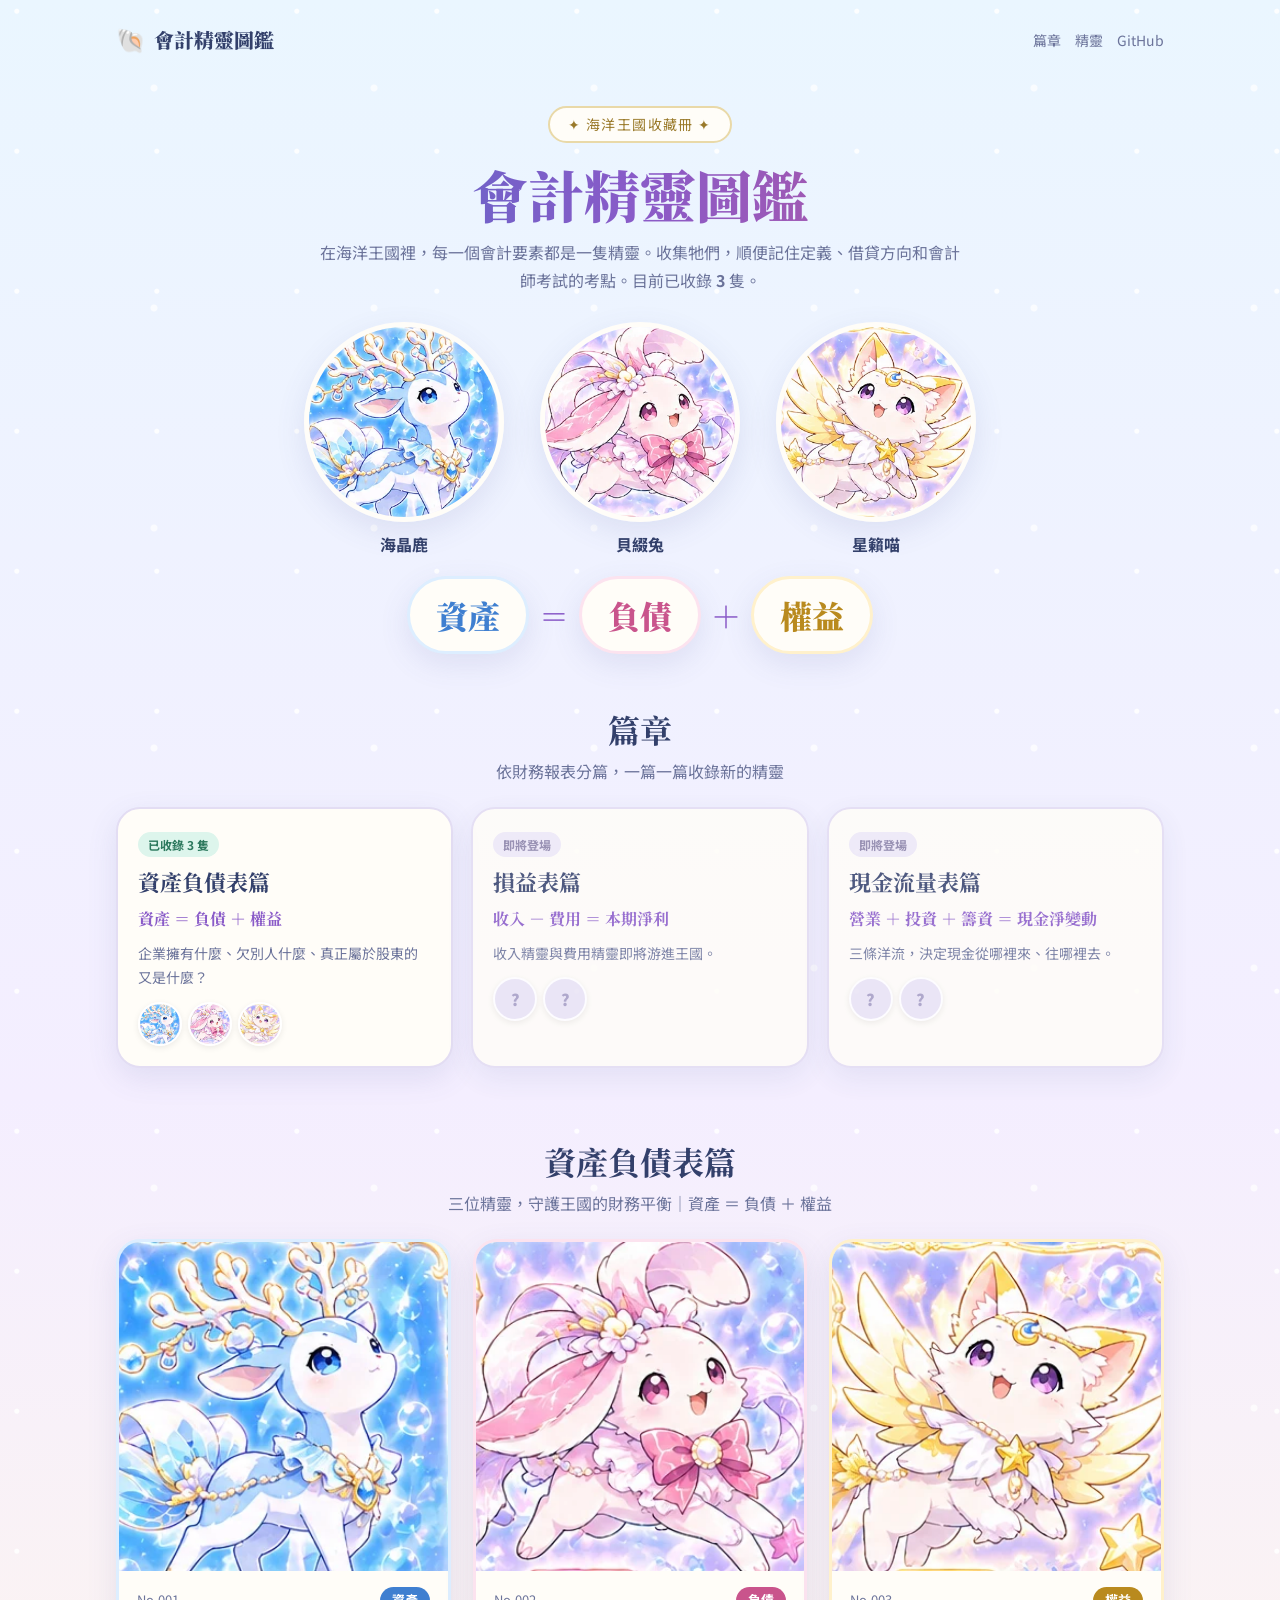
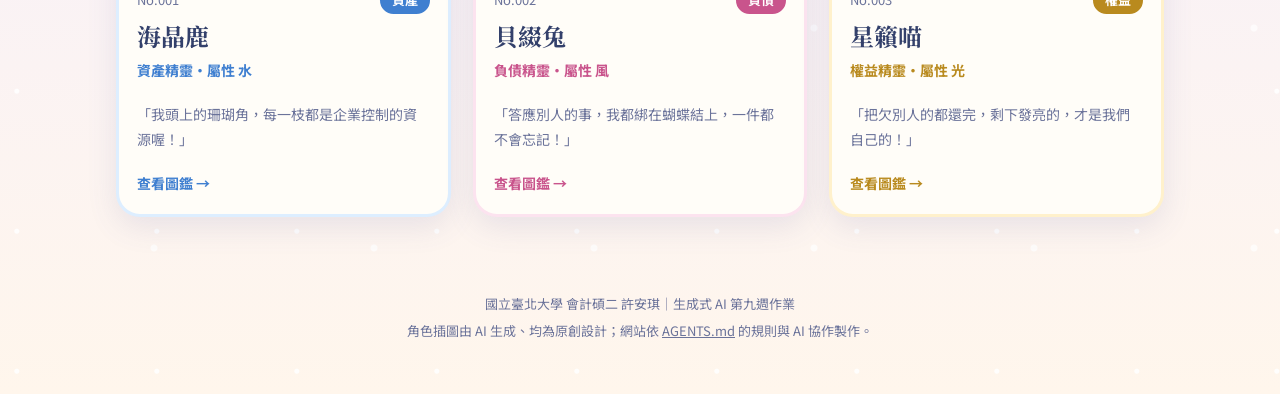
==== index.html @ c44b923a "建立會計精靈圖鑑：AGENTS.md 專案規則與資產負債表篇三隻精靈 Co-Authored-By: Claude Opus 5.5 <noreply@anthropic.com> Claude-Se" ====
<!doctype html>
<html lang="zh-Hant">
<head>
<meta charset="utf-8">
<meta name="viewport" content="width=device-width, initial-scale=1">
<title>會計精靈圖鑑</title>
<meta name="description" content="把會計要素變成海洋王國的精靈，一隻一隻收集，順便記住定義、借貸方向與會計師考點。">
<link rel="preconnect" href="https://fonts.googleapis.com">
<link href="https://fonts.googleapis.com/css2?family=Noto+Sans+TC:wght@400;700&family=Noto+Serif+TC:wght@700;900&display=swap" rel="stylesheet">
<link rel="stylesheet" href="assets/css/style.css">
</head>
<body>
<header class="site-head">
  <div class="wrap">
    <a class="brand" href="index.html"><span class="shell">🐚</span>會計精靈圖鑑</a>
    <nav class="nav"><a href="#chapters">篇章</a><a href="#balance-sheet">精靈</a><a href="https://github.com/sheu920302-code/accounting-spirits">GitHub</a></nav>
  </div>
</header>

<main class="wrap">
  <div class="hero">
    <span class="ribbon">✦ 海洋王國收藏冊 ✦</span>
    <h1>會計精靈圖鑑</h1>
    <p class="lead">在海洋王國裡，每一個會計要素都是一隻精靈。收集牠們，順便記住定義、借貸方向和會計師考試的考點。目前已收錄 <b id="count">0</b> 隻。</p>
    <div class="trio">
      <a href="spirit.html?id=sea-crystal-deer"><img src="assets/spirits/sea-crystal-deer/main.webp" alt="資產精靈海晶鹿"><span>海晶鹿</span></a>
      <a href="spirit.html?id=shell-bunny"><img src="assets/spirits/shell-bunny/main.webp" alt="負債精靈貝綴兔"><span>貝綴兔</span></a>
      <a href="spirit.html?id=star-chime-cat"><img src="assets/spirits/star-chime-cat/main.webp" alt="權益精靈星籟喵"><span>星籟喵</span></a>
    </div>
    <div class="equation" aria-label="資產等於負債加權益">
      <span class="pill asset">資產</span><span class="op">＝</span>
      <span class="pill liability">負債</span><span class="op">＋</span>
      <span class="pill equity">權益</span>
    </div>
  </div>

  <section id="chapters">
    <div class="sec-title"><h2>篇章</h2><p>依財務報表分篇，一篇一篇收錄新的精靈</p></div>
    <div class="chapters" id="chapter-list"></div>
  </section>

  <div id="chapter-sections"></div>
</main>

<footer>
  <p>國立臺北大學 會計碩二 許安琪｜生成式 AI 第九週作業</p>
  <p>角色插圖由 AI 生成、均為原創設計；網站依 <a href="https://github.com/sheu920302-code/accounting-spirits/blob/main/AGENTS.md">AGENTS.md</a> 的規則與 AI 協作製作。</p>
</footer>

<script src="data/chapters.js"></script>
<script src="data/spirits.js"></script>
<script src="assets/js/app.js"></script>
</body>
</html>
---- assets/css/style.css ----
/* 會計精靈圖鑑：全站樣式。色票數值見 AGENTS.md 第 8 節，不可改動。 */
:root{
  --ink:#33406B; --ink-soft:#6B739A;
  --sea-1:#EAF6FF; --sea-2:#F4EEFF; --pearl:#FFFDF8; --line:#E3DDF3;
  --asset:#3F7FD0; --asset-soft:#DDEEFF;
  --liability:#C9548C; --liability-soft:#FCE3EF;
  --equity:#B98A1E; --equity-soft:#FFF1CC;
  --revenue:#2E9A78; --revenue-soft:#DDF5EC;
  --expense:#D9733A; --expense-soft:#FFE7D8;
  --radius:24px; --shadow:0 10px 30px rgba(80,90,160,.12);
}
*{box-sizing:border-box}
html{scroll-behavior:smooth}
body{
  margin:0; color:var(--ink); font-family:"Noto Sans TC",sans-serif; line-height:1.75;
  background:
    radial-gradient(circle at 12% 8%, rgba(255,255,255,.9) 0 2px, transparent 3px) 0 0/140px 140px,
    radial-gradient(circle at 70% 40%, rgba(255,255,255,.7) 0 3px, transparent 4px) 0 0/220px 220px,
    linear-gradient(180deg,var(--sea-1) 0%,var(--sea-2) 55%,#FFF6EC 100%);
  min-height:100vh;
}
img{max-width:100%;display:block}
a{color:inherit}
.wrap{max-width:1080px;margin:0 auto;padding:0 16px}
h1,h2,h3{font-family:"Noto Serif TC",serif;line-height:1.35;margin:0}

/* header */
.site-head{padding:18px 0}
.site-head .wrap{display:flex;align-items:center;justify-content:space-between;gap:12px}
.brand{font-family:"Noto Serif TC",serif;font-weight:900;font-size:20px;text-decoration:none;display:flex;align-items:center;gap:8px}
.brand .shell{font-size:24px}
.nav a{font-size:14px;color:var(--ink-soft);text-decoration:none;margin-left:14px}
.nav a:hover{color:var(--ink)}

/* hero */
.hero{text-align:center;padding:28px 0 12px}
.hero .ribbon{display:inline-block;background:var(--pearl);border:2px solid #E9D9A8;border-radius:999px;padding:4px 18px;font-size:14px;color:#9A7A2A;letter-spacing:.1em}
.hero h1{font-size:clamp(34px,6vw,56px);font-weight:900;margin:14px 0 6px;
  background:linear-gradient(90deg,#3F6FC8,#8A5BC8,#C9548C);-webkit-background-clip:text;background-clip:text;color:transparent}
.hero p.lead{max-width:640px;margin:0 auto;color:var(--ink-soft)}
.trio{display:flex;justify-content:center;align-items:flex-end;gap:clamp(8px,3vw,36px);margin:28px 0 8px;flex-wrap:wrap}
.trio a{text-decoration:none;text-align:center;width:clamp(120px,24vw,200px);transition:transform .25s}
.trio a:hover{transform:translateY(-6px)}
.trio img{border-radius:50%;aspect-ratio:1;object-fit:cover;border:5px solid var(--pearl);box-shadow:var(--shadow)}
.trio span{display:block;margin-top:8px;font-weight:700}
.equation{display:flex;justify-content:center;align-items:center;gap:10px;flex-wrap:wrap;margin:18px 0 6px;font-family:"Noto Serif TC",serif}
.pill{padding:8px 26px;border-radius:999px;font-size:clamp(22px,4vw,32px);font-weight:900;background:var(--pearl);border:3px solid;box-shadow:var(--shadow)}
.pill.asset{color:var(--asset);border-color:var(--asset-soft)}
.pill.liability{color:var(--liability);border-color:var(--liability-soft)}
.pill.equity{color:var(--equity);border-color:var(--equity-soft)}
.op{font-size:30px;font-weight:900;color:#8A5BC8}

/* sections */
section{padding:36px 0}
.sec-title{text-align:center;margin-bottom:22px}
.sec-title h2{font-size:clamp(24px,4vw,32px)}
.sec-title p{margin:6px 0 0;color:var(--ink-soft)}

/* chapters */
.chapters{display:grid;grid-template-columns:repeat(auto-fit,minmax(240px,1fr));gap:18px}
.chapter{background:var(--pearl);border-radius:var(--radius);padding:20px;box-shadow:var(--shadow);border:2px solid var(--line);text-decoration:none;display:block;position:relative;overflow:hidden}
.chapter .tag{font-size:12px;font-weight:700;border-radius:999px;padding:2px 10px;display:inline-block}
.chapter .tag.on{background:#DDF5EC;color:#2E7A5F}
.chapter .tag.off{background:#EEE9F7;color:#8A82A8}
.chapter h3{font-size:22px;margin:10px 0 2px}
.chapter .formula{font-family:"Noto Serif TC",serif;font-weight:700;color:#8A5BC8;margin:8px 0}
.chapter p{margin:0;color:var(--ink-soft);font-size:14px}
.chapter .thumbs{display:flex;gap:6px;margin-top:12px}
.chapter .thumbs img,.chapter .thumbs .q{width:44px;height:44px;border-radius:50%;object-fit:cover;border:2px solid #fff;box-shadow:0 2px 6px rgba(0,0,0,.08)}
.chapter .thumbs .q{display:grid;place-items:center;background:#E9E4F5;color:#A49CC4;font-weight:900}
.chapter.coming{opacity:.85}

/* spirit cards */
.grid{display:grid;grid-template-columns:repeat(auto-fit,minmax(260px,1fr));gap:22px}
.card{--c:var(--asset);--cs:var(--asset-soft);background:var(--pearl);border-radius:var(--radius);overflow:hidden;box-shadow:var(--shadow);border:3px solid var(--cs);text-decoration:none;display:flex;flex-direction:column;transition:transform .25s}
.card:hover{transform:translateY(-6px)}
.card .art{background:var(--cs);aspect-ratio:1/1;overflow:hidden}
.card .art img{width:100%;height:100%;object-fit:cover}
.card .body{padding:16px 18px 18px;display:flex;flex-direction:column;gap:6px;flex:1}
.card .meta{display:flex;justify-content:space-between;align-items:center;font-size:13px;color:var(--ink-soft)}
.badge{background:var(--c);color:#fff;border-radius:999px;padding:2px 12px;font-size:13px;font-weight:700}
.card h3{font-size:24px}
.card .title{color:var(--c);font-weight:700;font-size:14px}
.card .say{font-size:14px;color:var(--ink-soft);flex:1}
.card .go{color:var(--c);font-weight:700;font-size:14px}
.el-asset{--c:var(--asset);--cs:var(--asset-soft)}
.el-liability{--c:var(--liability);--cs:var(--liability-soft)}
.el-equity{--c:var(--equity);--cs:var(--equity-soft)}
.el-revenue{--c:var(--revenue);--cs:var(--revenue-soft)}
.el-expense{--c:var(--expense);--cs:var(--expense-soft)}

/* detail page */
.back{display:inline-block;margin:6px 0 14px;color:var(--ink-soft);text-decoration:none;font-size:14px}
.profile{display:grid;grid-template-columns:minmax(0,5fr) minmax(0,6fr);gap:26px;background:var(--pearl);border-radius:32px;padding:22px;box-shadow:var(--shadow);border:3px solid var(--cs)}
.profile .art{border-radius:24px;overflow:hidden;background:var(--cs)}
.profile .art img{width:100%;aspect-ratio:1;object-fit:cover}
.profile .no{color:var(--ink-soft);font-weight:700}
.profile h1{font-size:clamp(32px,5vw,44px);margin:2px 0}
.profile .title{color:var(--c);font-weight:700;font-size:18px}
.chips{display:flex;flex-wrap:wrap;gap:8px;margin:12px 0}
.chip{background:var(--cs);color:var(--ink);border-radius:999px;padding:3px 12px;font-size:14px}
.chip b{color:var(--c)}
.quote{border:2px dashed var(--cs);border-radius:18px;padding:10px 14px;margin:10px 0;font-size:15px}
.panel{background:var(--pearl);border-radius:24px;padding:20px 22px;box-shadow:var(--shadow);border:2px solid var(--line)}
.panel h2{font-size:22px;margin-bottom:10px;display:flex;align-items:center;gap:8px}
.panel h2::before{content:"";width:10px;height:22px;border-radius:6px;background:var(--c)}
.panels{display:grid;grid-template-columns:repeat(2,minmax(0,1fr));gap:18px;margin-top:18px}
.panels .wide{grid-column:1/-1}
.dc{display:grid;grid-template-columns:repeat(3,1fr);gap:10px;text-align:center}
.dc div{background:var(--cs);border-radius:16px;padding:10px 6px}
.dc small{display:block;color:var(--ink-soft);font-size:12px}
.dc strong{font-size:20px;color:var(--c);font-family:"Noto Serif TC",serif}
.acc h3{font-size:16px;margin:8px 0 4px;color:var(--c);font-family:"Noto Sans TC",sans-serif}
.acc ul{margin:0;padding-left:20px}
.tip{background:var(--cs);border-radius:16px;padding:12px 14px}
.quiz .q{font-weight:700;margin-bottom:10px}
.opts{display:grid;gap:8px}
.opts button{font:inherit;text-align:left;padding:10px 14px;border-radius:14px;border:2px solid var(--line);background:#fff;color:var(--ink);cursor:pointer}
.opts button:hover:not(:disabled){border-color:var(--c)}
.opts button.right{background:#DDF5EC;border-color:#2E9A78}
.opts button.wrong{background:#FCE3E3;border-color:#D25555}
.opts button:disabled{cursor:default}
.explain{margin-top:12px;padding:12px 14px;border-radius:14px;background:var(--cs);display:none}
.explain.show{display:block}
.faces{display:grid;grid-template-columns:repeat(3,1fr);gap:14px;max-width:640px;margin:0 auto}
.faces figure{margin:0;text-align:center}
.faces img{border-radius:18px;background:var(--cs);aspect-ratio:1;object-fit:cover;width:100%}
.faces figcaption{margin-top:6px;font-weight:700}
.pager{display:flex;justify-content:space-between;gap:12px;margin-top:22px}
.pager a{background:var(--pearl);border-radius:999px;padding:8px 18px;text-decoration:none;box-shadow:var(--shadow);font-size:14px}

footer{text-align:center;color:var(--ink-soft);font-size:13px;padding:36px 16px 48px}
footer p{margin:4px 0}

@media (max-width:720px){
  .profile{grid-template-columns:1fr;padding:16px}
  .panels{grid-template-columns:1fr}
  .nav a{margin-left:10px}
}
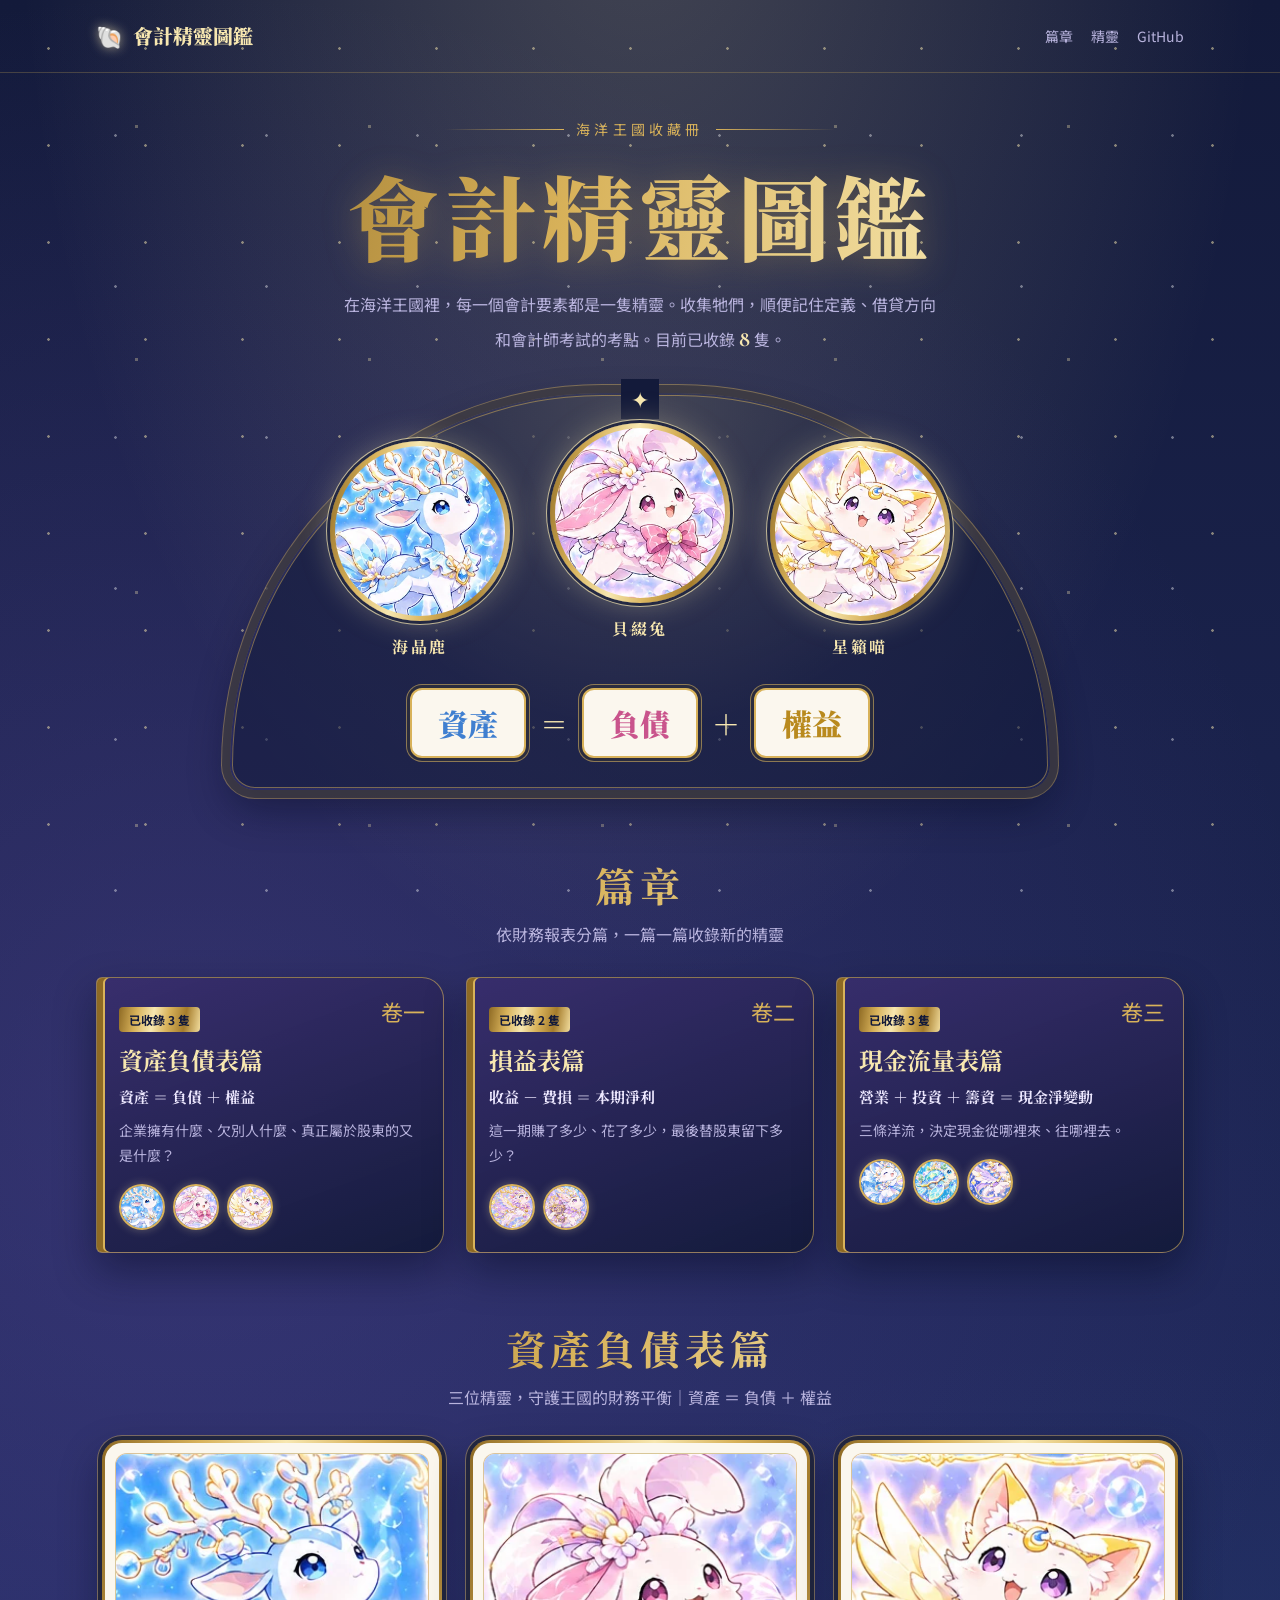
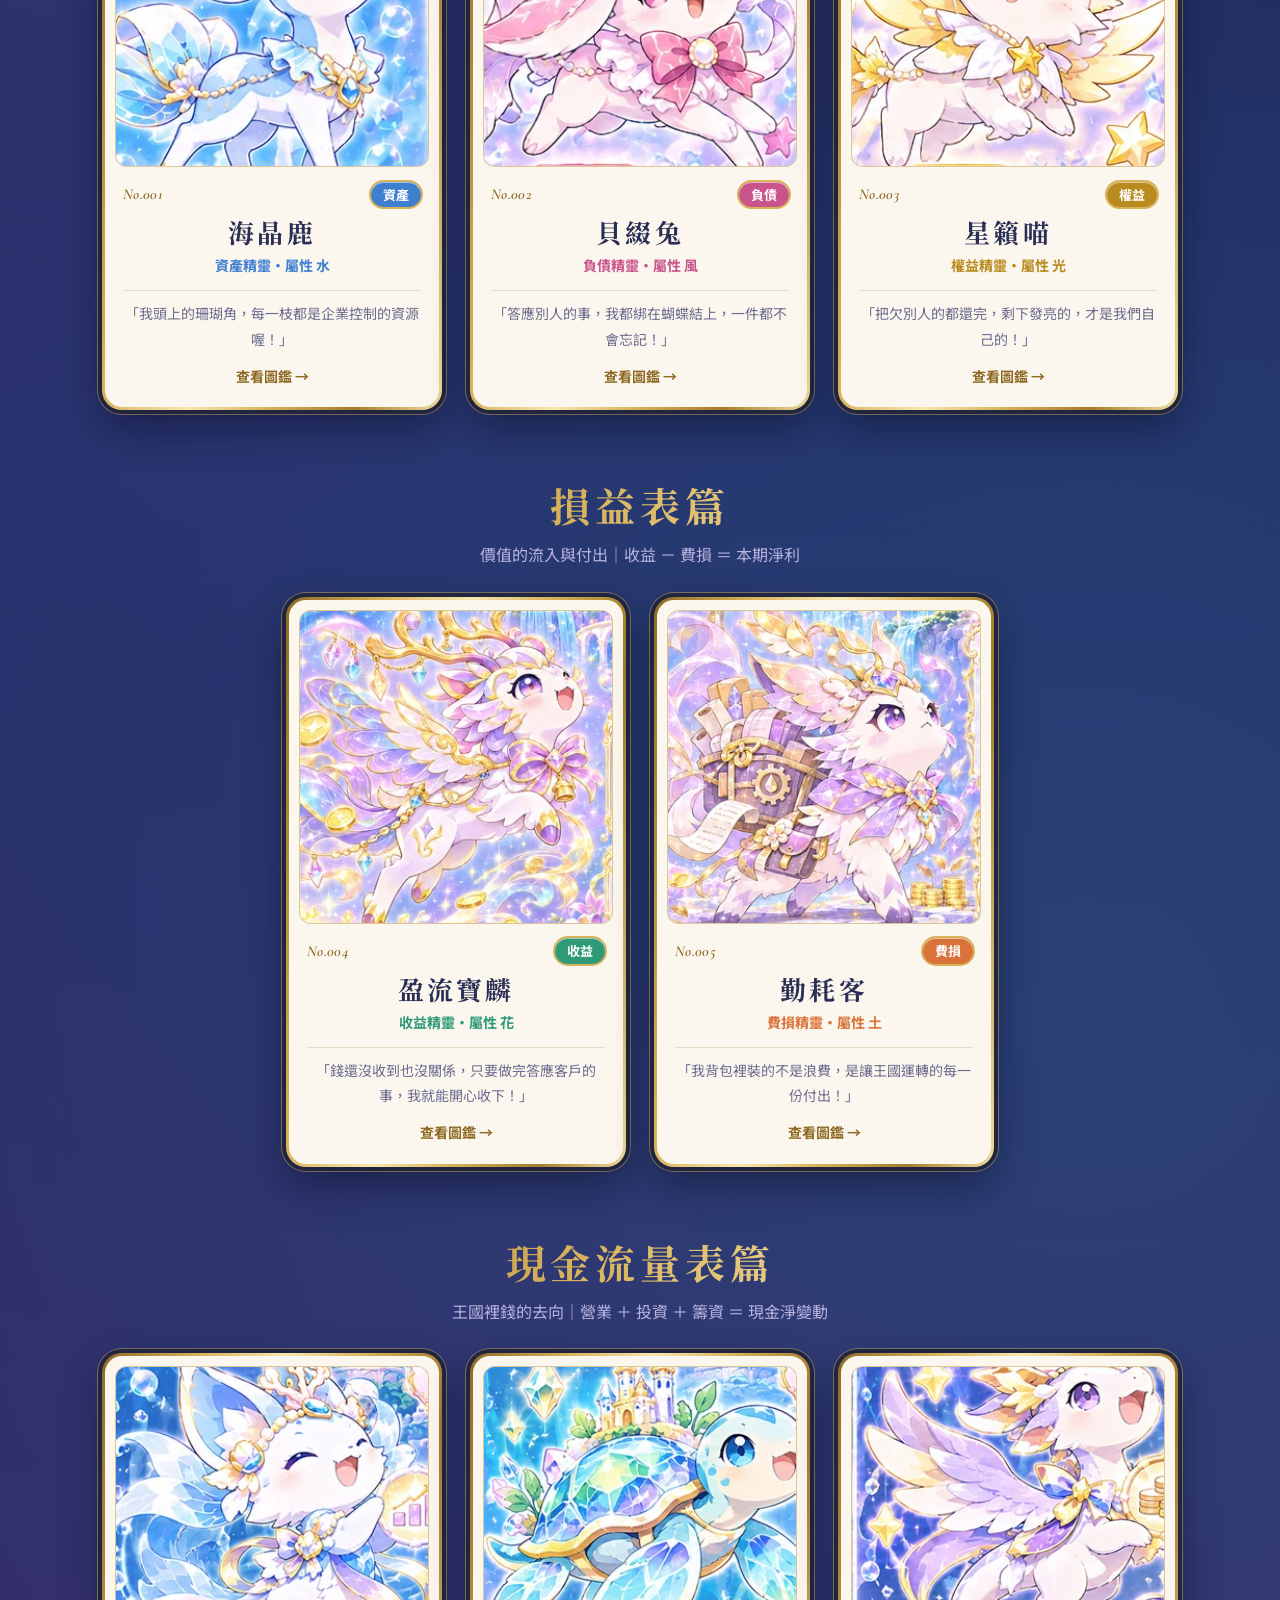
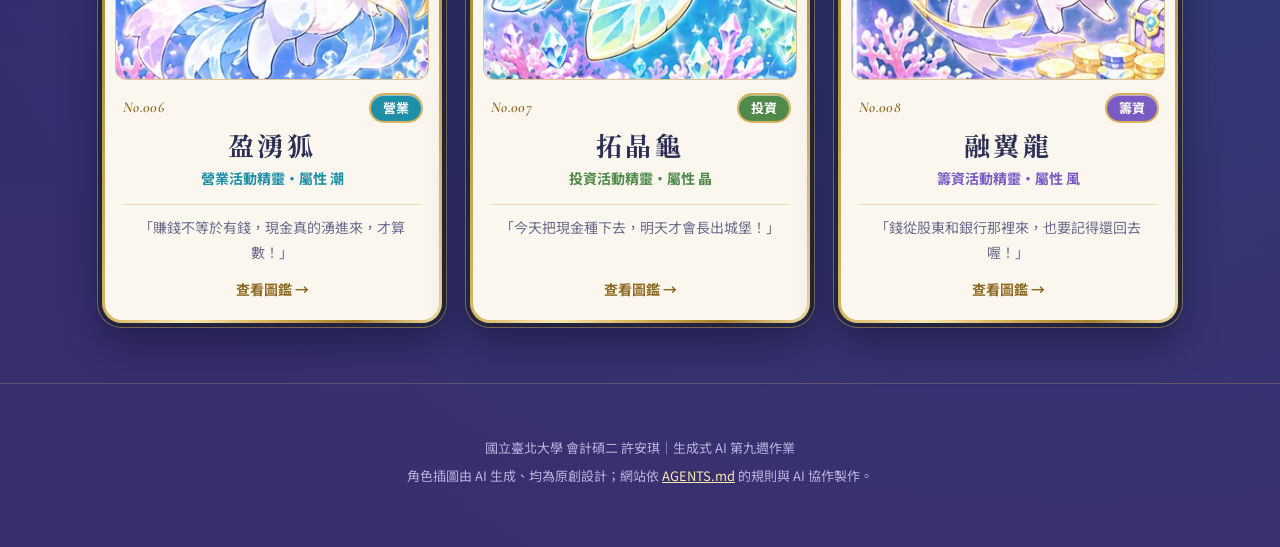
==== commit 4f3bef50: "網站改為「深海宮殿」華麗風格 — 待使用者確認 - 深海藍寶石底、鎏金框、珍珠羊皮紙面板（四角金飾） - 首頁：金箔標題、拱形宮殿窗與金框圓章、典籍式篇章卡（卷一～卷三） - 精靈卡片改為鍍金收藏卡，" ====
--- a/index.html
+++ b/index.html
@@ -6,7 +6,7 @@
 <title>會計精靈圖鑑</title>
 <meta name="description" content="把會計要素變成海洋王國的精靈，一隻一隻收集，順便記住定義、借貸方向與會計師考點。">
 <link rel="preconnect" href="https://fonts.googleapis.com">
-<link href="https://fonts.googleapis.com/css2?family=Noto+Sans+TC:wght@400;700&family=Noto+Serif+TC:wght@700;900&display=swap" rel="stylesheet">
+<link href="https://fonts.googleapis.com/css2?family=Cormorant+Garamond:ital,wght@1,600&family=Noto+Sans+TC:wght@400;700&family=Noto+Serif+TC:wght@700;900&display=swap" rel="stylesheet">
 <link rel="stylesheet" href="assets/css/style.css">
 </head>
 <body>
@@ -19,23 +19,25 @@
 
 <main class="wrap">
   <div class="hero">
-    <span class="ribbon">✦ 海洋王國收藏冊 ✦</span>
-    <h1>會計精靈圖鑑</h1>
+    <div class="ribbon flourish">海洋王國收藏冊</div>
+    <h1 class="foil">會計精靈圖鑑</h1>
     <p class="lead">在海洋王國裡，每一個會計要素都是一隻精靈。收集牠們，順便記住定義、借貸方向和會計師考試的考點。目前已收錄 <b id="count">0</b> 隻。</p>
-    <div class="trio">
-      <a href="spirit.html?id=sea-crystal-deer"><img src="assets/spirits/sea-crystal-deer/main.webp" alt="資產精靈海晶鹿"><span>海晶鹿</span></a>
-      <a href="spirit.html?id=shell-bunny"><img src="assets/spirits/shell-bunny/main.webp" alt="負債精靈貝綴兔"><span>貝綴兔</span></a>
-      <a href="spirit.html?id=star-chime-cat"><img src="assets/spirits/star-chime-cat/main.webp" alt="權益精靈星籟喵"><span>星籟喵</span></a>
-    </div>
-    <div class="equation" aria-label="資產等於負債加權益">
-      <span class="pill asset">資產</span><span class="op">＝</span>
-      <span class="pill liability">負債</span><span class="op">＋</span>
-      <span class="pill equity">權益</span>
+    <div class="arch">
+      <div class="trio">
+        <a href="spirit.html?id=sea-crystal-deer"><div class="medal"><img src="assets/spirits/sea-crystal-deer/main.webp" alt="資產精靈海晶鹿"></div><span>海晶鹿</span></a>
+        <a href="spirit.html?id=shell-bunny"><div class="medal"><img src="assets/spirits/shell-bunny/main.webp" alt="負債精靈貝綴兔"></div><span>貝綴兔</span></a>
+        <a href="spirit.html?id=star-chime-cat"><div class="medal"><img src="assets/spirits/star-chime-cat/main.webp" alt="權益精靈星籟喵"></div><span>星籟喵</span></a>
+      </div>
+      <div class="equation" aria-label="資產等於負債加權益">
+        <span class="pill asset">資產</span><span class="op">＝</span>
+        <span class="pill liability">負債</span><span class="op">＋</span>
+        <span class="pill equity">權益</span>
+      </div>
     </div>
   </div>
 
   <section id="chapters">
-    <div class="sec-title"><h2>篇章</h2><p>依財務報表分篇，一篇一篇收錄新的精靈</p></div>
+    <div class="sec-title"><h2 class="foil">篇章</h2><p>依財務報表分篇，一篇一篇收錄新的精靈</p></div>
     <div class="chapters" id="chapter-list"></div>
   </section>
 
--- a/assets/css/style.css
+++ b/assets/css/style.css
@@ -1,139 +1,220 @@
-/* 會計精靈圖鑑：全站樣式。色票數值見 AGENTS.md 第 8 節，不可改動。 */
+/* 會計精靈圖鑑：全站樣式（華麗版：深海藍寶石＋鎏金＋珍珠）。色票數值見 AGENTS.md 第 8 節，不可改動。 */
 :root{
-  --ink:#33406B; --ink-soft:#6B739A;
-  --sea-1:#EAF6FF; --sea-2:#F4EEFF; --pearl:#FFFDF8; --line:#E3DDF3;
+  /* 舞台色 */
+  --abyss:#131A3A; --abyss-2:#26306B; --abyss-3:#3A2E6E;
+  --gold:#D8B25A; --gold-hi:#F7E7B0; --gold-lo:#8E6A24;
+  --pearl:#FBF7EE; --pearl-2:#F3ECDD;
+  --moon:#EDE8FF; --moon-soft:#B9B4DE;
+  --ink:#2B2F55; --ink-soft:#6A6B8E; --line:#E6DCC4;
+  --gold-foil:linear-gradient(100deg,#8E6A24 0%,#D8B25A 22%,#F7E7B0 42%,#D8B25A 60%,#A57C2C 80%,#F1DC9C 100%);
+  --nacre:linear-gradient(135deg,#F9E4EF 0%,#E3DDFB 45%,#D8F1F4 100%);
+  /* 類型色（不可改動數值） */
   --asset:#3F7FD0; --asset-soft:#DDEEFF;
   --liability:#C9548C; --liability-soft:#FCE3EF;
   --equity:#B98A1E; --equity-soft:#FFF1CC;
   --revenue:#2E9A78; --revenue-soft:#DDF5EC;
   --expense:#D9733A; --expense-soft:#FFE7D8;
-  --radius:24px; --shadow:0 10px 30px rgba(80,90,160,.12);
+  --operating:#1F8FA8; --operating-soft:#DAF2F7;
+  --investing:#4F8A4B; --investing-soft:#E3F2DF;
+  --financing:#7A5BC4; --financing-soft:#EEE7FA;
+  --shadow:0 18px 40px rgba(5,8,30,.45);
 }
 *{box-sizing:border-box}
-html{scroll-behavior:smooth}
+html{scroll-behavior:smooth;background:var(--abyss)}
 body{
-  margin:0; color:var(--ink); font-family:"Noto Sans TC",sans-serif; line-height:1.75;
+  margin:0; color:var(--moon); font-family:"Noto Sans TC",sans-serif; line-height:1.8;
   background:
-    radial-gradient(circle at 12% 8%, rgba(255,255,255,.9) 0 2px, transparent 3px) 0 0/140px 140px,
-    radial-gradient(circle at 70% 40%, rgba(255,255,255,.7) 0 3px, transparent 4px) 0 0/220px 220px,
-    linear-gradient(180deg,var(--sea-1) 0%,var(--sea-2) 55%,#FFF6EC 100%);
+    radial-gradient(ellipse 70% 45% at 50% -5%, rgba(247,231,176,.22), transparent 70%),
+    radial-gradient(circle at 15% 30%, rgba(122,91,196,.25), transparent 40%),
+    radial-gradient(circle at 85% 70%, rgba(31,143,168,.18), transparent 45%),
+    linear-gradient(180deg,var(--abyss) 0%,var(--abyss-2) 55%,var(--abyss-3) 100%);
   min-height:100vh;
 }
+body::before{ /* 浮游的金色微塵 */
+  content:""; position:fixed; inset:0; pointer-events:none; z-index:0; opacity:.55;
+  background:
+    radial-gradient(circle,rgba(247,231,176,.9) 0 1px,transparent 1.6px) 0 0/97px 97px,
+    radial-gradient(circle,rgba(255,255,255,.7) 0 1px,transparent 1.6px) 40px 60px/151px 151px,
+    radial-gradient(circle,rgba(247,231,176,.6) 0 1.5px,transparent 2px) 20px 10px/233px 233px;
+}
+header,main,footer{position:relative;z-index:1}
 img{max-width:100%;display:block}
 a{color:inherit}
-.wrap{max-width:1080px;margin:0 auto;padding:0 16px}
+:focus-visible{outline:3px solid var(--gold-hi);outline-offset:3px;border-radius:6px}
+.wrap{max-width:1120px;margin:0 auto;padding:0 16px}
 h1,h2,h3{font-family:"Noto Serif TC",serif;line-height:1.35;margin:0}
+.num{font-family:"Cormorant Garamond",serif;font-style:italic;font-weight:600;letter-spacing:.02em}
+.foil{background:var(--gold-foil);background-size:200% 100%;-webkit-background-clip:text;background-clip:text;color:transparent}
+
+/* 金色飾線 */
+.flourish{display:flex;align-items:center;justify-content:center;gap:12px;color:var(--gold)}
+.flourish::before,.flourish::after{content:"";height:1px;width:clamp(40px,12vw,120px);background:linear-gradient(90deg,transparent,var(--gold))}
+.flourish::after{transform:scaleX(-1)}
 
 /* header */
-.site-head{padding:18px 0}
+.site-head{padding:16px 0;border-bottom:1px solid rgba(216,178,90,.25)}
 .site-head .wrap{display:flex;align-items:center;justify-content:space-between;gap:12px}
-.brand{font-family:"Noto Serif TC",serif;font-weight:900;font-size:20px;text-decoration:none;display:flex;align-items:center;gap:8px}
-.brand .shell{font-size:24px}
-.nav a{font-size:14px;color:var(--ink-soft);text-decoration:none;margin-left:14px}
-.nav a:hover{color:var(--ink)}
+.brand{font-family:"Noto Serif TC",serif;font-weight:900;font-size:20px;text-decoration:none;display:flex;align-items:center;gap:10px;color:var(--gold-hi)}
+.brand .shell{font-size:22px;filter:drop-shadow(0 0 6px rgba(247,231,176,.6))}
+.nav a{font-size:14px;color:var(--moon-soft);text-decoration:none;margin-left:18px}
+.nav a:hover{color:var(--gold-hi)}
 
 /* hero */
-.hero{text-align:center;padding:28px 0 12px}
-.hero .ribbon{display:inline-block;background:var(--pearl);border:2px solid #E9D9A8;border-radius:999px;padding:4px 18px;font-size:14px;color:#9A7A2A;letter-spacing:.1em}
-.hero h1{font-size:clamp(34px,6vw,56px);font-weight:900;margin:14px 0 6px;
-  background:linear-gradient(90deg,#3F6FC8,#8A5BC8,#C9548C);-webkit-background-clip:text;background-clip:text;color:transparent}
-.hero p.lead{max-width:640px;margin:0 auto;color:var(--ink-soft)}
-.trio{display:flex;justify-content:center;align-items:flex-end;gap:clamp(8px,3vw,36px);margin:28px 0 8px;flex-wrap:wrap}
-.trio a{text-decoration:none;text-align:center;width:clamp(120px,24vw,200px);transition:transform .25s}
-.trio a:hover{transform:translateY(-6px)}
-.trio img{border-radius:50%;aspect-ratio:1;object-fit:cover;border:5px solid var(--pearl);box-shadow:var(--shadow)}
-.trio span{display:block;margin-top:8px;font-weight:700}
-.equation{display:flex;justify-content:center;align-items:center;gap:10px;flex-wrap:wrap;margin:18px 0 6px;font-family:"Noto Serif TC",serif}
-.pill{padding:8px 26px;border-radius:999px;font-size:clamp(22px,4vw,32px);font-weight:900;background:var(--pearl);border:3px solid;box-shadow:var(--shadow)}
-.pill.asset{color:var(--asset);border-color:var(--asset-soft)}
-.pill.liability{color:var(--liability);border-color:var(--liability-soft)}
-.pill.equity{color:var(--equity);border-color:var(--equity-soft)}
-.op{font-size:30px;font-weight:900;color:#8A5BC8}
+.hero{text-align:center;padding:44px 0 20px}
+.hero .ribbon{font-size:14px;color:var(--gold);letter-spacing:.3em}
+.hero h1{font-size:clamp(44px,9vw,92px);font-weight:900;margin:10px 0 4px;letter-spacing:.06em;
+  filter:drop-shadow(0 4px 18px rgba(216,178,90,.35));animation:foil 2.4s ease-out 1}
+@keyframes foil{from{background-position:100% 0}to{background-position:0 0}}
+.hero p.lead{max-width:600px;margin:14px auto 0;color:var(--moon-soft)}
+.hero p.lead b{color:var(--gold-hi);font-family:"Cormorant Garamond",serif;font-size:1.4em}
+
+/* 拱形宮殿窗 */
+.arch{position:relative;max-width:820px;margin:34px auto 0;padding:46px clamp(14px,4vw,48px) 30px;
+  border-radius:420px 420px 28px 28px;
+  background:radial-gradient(ellipse at 50% 0%,rgba(247,231,176,.16),transparent 60%),rgba(19,26,58,.55);
+  border:2px solid transparent;
+  background-clip:padding-box;
+  box-shadow:0 0 0 1px rgba(216,178,90,.5) inset,0 0 0 8px rgba(19,26,58,.6),0 0 0 9px rgba(216,178,90,.45),var(--shadow)}
+.arch::before{content:"✦";position:absolute;top:-16px;left:50%;transform:translateX(-50%);color:var(--gold-hi);font-size:22px;background:var(--abyss);padding:0 10px}
+.trio{display:flex;justify-content:center;align-items:flex-end;gap:clamp(10px,4vw,40px);flex-wrap:wrap}
+.trio a{text-decoration:none;text-align:center;width:clamp(96px,22vw,180px)}
+.trio a:nth-child(2){transform:translateY(-18px)}
+.medal{border-radius:50%;padding:5px;background:var(--gold-foil);box-shadow:0 0 0 3px rgba(19,26,58,.9),0 0 0 4px rgba(247,231,176,.7),0 0 30px rgba(247,231,176,.35)}
+.medal img{border-radius:50%;aspect-ratio:1;object-fit:cover;width:100%}
+.trio span{display:block;margin-top:12px;font-family:"Noto Serif TC",serif;font-weight:700;color:var(--gold-hi);letter-spacing:.15em}
+.equation{display:flex;justify-content:center;align-items:center;gap:clamp(6px,2vw,14px);flex-wrap:wrap;margin:26px 0 0;font-family:"Noto Serif TC",serif}
+.pill{padding:6px clamp(14px,3vw,26px);border-radius:12px;font-size:clamp(20px,4vw,30px);font-weight:900;background:var(--pearl);
+  border:2px solid var(--gold);box-shadow:0 0 0 3px rgba(19,26,58,.8),0 0 0 4px rgba(216,178,90,.6)}
+.pill.asset{color:var(--asset)}
+.pill.liability{color:var(--liability)}
+.pill.equity{color:var(--equity)}
+.op{font-size:28px;font-weight:900;color:var(--gold-hi)}
 
 /* sections */
-section{padding:36px 0}
-.sec-title{text-align:center;margin-bottom:22px}
-.sec-title h2{font-size:clamp(24px,4vw,32px)}
-.sec-title p{margin:6px 0 0;color:var(--ink-soft)}
-
-/* chapters */
-.chapters{display:grid;grid-template-columns:repeat(auto-fit,minmax(240px,1fr));gap:18px}
-.chapter{background:var(--pearl);border-radius:var(--radius);padding:20px;box-shadow:var(--shadow);border:2px solid var(--line);text-decoration:none;display:block;position:relative;overflow:hidden}
-.chapter .tag{font-size:12px;font-weight:700;border-radius:999px;padding:2px 10px;display:inline-block}
-.chapter .tag.on{background:#DDF5EC;color:#2E7A5F}
-.chapter .tag.off{background:#EEE9F7;color:#8A82A8}
-.chapter h3{font-size:22px;margin:10px 0 2px}
-.chapter .formula{font-family:"Noto Serif TC",serif;font-weight:700;color:#8A5BC8;margin:8px 0}
-.chapter p{margin:0;color:var(--ink-soft);font-size:14px}
-.chapter .thumbs{display:flex;gap:6px;margin-top:12px}
-.chapter .thumbs img,.chapter .thumbs .q{width:44px;height:44px;border-radius:50%;object-fit:cover;border:2px solid #fff;box-shadow:0 2px 6px rgba(0,0,0,.08)}
-.chapter .thumbs .q{display:grid;place-items:center;background:#E9E4F5;color:#A49CC4;font-weight:900}
-.chapter.coming{opacity:.85}
-
-/* spirit cards */
-.grid{display:grid;grid-template-columns:repeat(auto-fit,minmax(260px,1fr));gap:22px}
-.card{--c:var(--asset);--cs:var(--asset-soft);background:var(--pearl);border-radius:var(--radius);overflow:hidden;box-shadow:var(--shadow);border:3px solid var(--cs);text-decoration:none;display:flex;flex-direction:column;transition:transform .25s}
-.card:hover{transform:translateY(-6px)}
-.card .art{background:var(--cs);aspect-ratio:1/1;overflow:hidden}
+section{padding:48px 0 20px}
+.sec-title{text-align:center;margin-bottom:28px}
+.sec-title h2{font-size:clamp(28px,4.5vw,40px);letter-spacing:.12em}
+.sec-title p{margin:8px 0 0;color:var(--moon-soft)}
+
+/* 篇章：三卷典籍 */
+.chapters{display:grid;grid-template-columns:repeat(auto-fit,minmax(250px,1fr));gap:22px}
+.chapter{position:relative;display:block;text-decoration:none;color:var(--moon);padding:26px 22px 22px;border-radius:6px 22px 22px 6px;
+  background:linear-gradient(160deg,rgba(58,46,110,.85),rgba(19,26,58,.95));
+  border:1px solid rgba(216,178,90,.6);box-shadow:inset 6px 0 0 var(--gold-lo),inset 8px 0 0 var(--gold),var(--shadow)}
+.chapter .vol{position:absolute;top:14px;right:18px;color:var(--gold);font-size:22px}
+.chapter .tag{font-size:12px;font-weight:700;border-radius:4px;padding:2px 10px;display:inline-block}
+.chapter .tag.on{background:var(--gold-foil);color:var(--abyss)}
+.chapter .tag.off{border:1px solid var(--moon-soft);color:var(--moon-soft)}
+.chapter h3{font-size:24px;margin:12px 0 2px;color:var(--gold-hi)}
+.chapter .formula{font-family:"Noto Serif TC",serif;font-weight:700;color:var(--moon);margin:6px 0 8px;font-size:15px}
+.chapter p{margin:0;color:var(--moon-soft);font-size:14px}
+.chapter .thumbs{display:flex;gap:8px;margin-top:16px}
+.chapter .thumbs img,.chapter .thumbs .q{width:46px;height:46px;border-radius:50%;object-fit:cover;border:2px solid var(--gold);box-shadow:0 0 10px rgba(247,231,176,.3)}
+.chapter .thumbs .q{display:grid;place-items:center;background:rgba(255,255,255,.08);color:var(--moon-soft);font-weight:900}
+.chapter:hover{border-color:var(--gold-hi)}
+
+/* 精靈：鍍金收藏卡 */
+.grid{display:grid;grid-template-columns:repeat(auto-fit,minmax(240px,340px));justify-content:center;gap:28px}
+.card{--c:var(--asset);--cs:var(--asset-soft);position:relative;display:flex;flex-direction:column;text-decoration:none;color:var(--ink);
+  border-radius:20px;border:3px solid transparent;
+  background:linear-gradient(var(--pearl),var(--pearl)) padding-box,var(--gold-foil) border-box;
+  box-shadow:0 0 0 4px rgba(19,26,58,.85),0 0 0 5px rgba(216,178,90,.45),var(--shadow);overflow:hidden;
+  transition:transform .3s ease,box-shadow .3s ease}
+.card .art{position:relative;aspect-ratio:1/1;overflow:hidden;background:var(--nacre);margin:10px 10px 0;border-radius:12px;border:1px solid rgba(216,178,90,.6)}
 .card .art img{width:100%;height:100%;object-fit:cover}
-.card .body{padding:16px 18px 18px;display:flex;flex-direction:column;gap:6px;flex:1}
-.card .meta{display:flex;justify-content:space-between;align-items:center;font-size:13px;color:var(--ink-soft)}
-.badge{background:var(--c);color:#fff;border-radius:999px;padding:2px 12px;font-size:13px;font-weight:700}
-.card h3{font-size:24px}
+.card .art::after{content:"";position:absolute;inset:0;background:linear-gradient(115deg,transparent 30%,rgba(255,255,255,.55) 45%,rgba(247,231,176,.35) 52%,transparent 65%);transform:translateX(-120%);transition:transform .8s ease}
+.card:hover{transform:translateY(-6px);box-shadow:0 0 0 4px rgba(19,26,58,.85),0 0 0 5px var(--gold-hi),0 0 34px rgba(247,231,176,.35),var(--shadow)}
+.card:hover .art::after,.card:focus-visible .art::after{transform:translateX(120%)}
+.card .body{padding:14px 18px 18px;display:flex;flex-direction:column;gap:4px;flex:1;text-align:center}
+.card .meta{display:flex;justify-content:space-between;align-items:center;font-size:15px;color:var(--gold-lo)}
+.badge{background:var(--c);color:#fff;border-radius:999px;padding:1px 12px;font-size:13px;font-weight:700;box-shadow:inset 0 1px 0 rgba(255,255,255,.5),0 0 0 2px var(--gold)}
+.card h3{font-size:26px;letter-spacing:.12em;margin-top:2px}
 .card .title{color:var(--c);font-weight:700;font-size:14px}
-.card .say{font-size:14px;color:var(--ink-soft);flex:1}
-.card .go{color:var(--c);font-weight:700;font-size:14px}
+.card .say{font-size:14px;color:var(--ink-soft);flex:1;margin:8px 0;padding-top:10px;border-top:1px solid var(--line)}
+.card .go{color:var(--gold-lo);font-weight:700;font-size:14px}
 .el-asset{--c:var(--asset);--cs:var(--asset-soft)}
 .el-liability{--c:var(--liability);--cs:var(--liability-soft)}
 .el-equity{--c:var(--equity);--cs:var(--equity-soft)}
 .el-revenue{--c:var(--revenue);--cs:var(--revenue-soft)}
 .el-expense{--c:var(--expense);--cs:var(--expense-soft)}
-
-/* detail page */
-.back{display:inline-block;margin:6px 0 14px;color:var(--ink-soft);text-decoration:none;font-size:14px}
-.profile{display:grid;grid-template-columns:minmax(0,5fr) minmax(0,6fr);gap:26px;background:var(--pearl);border-radius:32px;padding:22px;box-shadow:var(--shadow);border:3px solid var(--cs)}
-.profile .art{border-radius:24px;overflow:hidden;background:var(--cs)}
-.profile .art img{width:100%;aspect-ratio:1;object-fit:cover}
-.profile .no{color:var(--ink-soft);font-weight:700}
-.profile h1{font-size:clamp(32px,5vw,44px);margin:2px 0}
-.profile .title{color:var(--c);font-weight:700;font-size:18px}
-.chips{display:flex;flex-wrap:wrap;gap:8px;margin:12px 0}
-.chip{background:var(--cs);color:var(--ink);border-radius:999px;padding:3px 12px;font-size:14px}
-.chip b{color:var(--c)}
-.quote{border:2px dashed var(--cs);border-radius:18px;padding:10px 14px;margin:10px 0;font-size:15px}
-.panel{background:var(--pearl);border-radius:24px;padding:20px 22px;box-shadow:var(--shadow);border:2px solid var(--line)}
-.panel h2{font-size:22px;margin-bottom:10px;display:flex;align-items:center;gap:8px}
-.panel h2::before{content:"";width:10px;height:22px;border-radius:6px;background:var(--c)}
-.panels{display:grid;grid-template-columns:repeat(2,minmax(0,1fr));gap:18px;margin-top:18px}
+.el-operating{--c:var(--operating);--cs:var(--operating-soft)}
+.el-investing{--c:var(--investing);--cs:var(--investing-soft)}
+.el-financing{--c:var(--financing);--cs:var(--financing-soft)}
+
+/* 詳細頁 */
+.back{display:inline-block;margin:18px 0 18px;color:var(--moon-soft);text-decoration:none;font-size:14px}
+.back:hover{color:var(--gold-hi)}
+.profile{display:grid;grid-template-columns:minmax(0,5fr) minmax(0,6fr);gap:30px;align-items:start}
+.profile .art{border-radius:24px;padding:8px;background:var(--gold-foil);box-shadow:0 0 0 4px rgba(19,26,58,.9),0 0 0 5px rgba(247,231,176,.6),0 0 50px rgba(247,231,176,.25)}
+.profile .art img{width:100%;aspect-ratio:1;object-fit:cover;border-radius:18px;background:var(--nacre)}
+.profile > div:last-child{color:var(--moon)}
+.profile .no{color:var(--gold);font-family:"Cormorant Garamond",serif;font-style:italic;font-size:22px;font-weight:600}
+.profile h1{font-size:clamp(40px,6vw,60px);margin:0 0 2px;letter-spacing:.1em;background:var(--gold-foil);-webkit-background-clip:text;background-clip:text;color:transparent}
+.profile .title{color:var(--moon);font-weight:700;font-size:18px;letter-spacing:.1em}
+.profile p{color:var(--moon-soft)}
+.profile p:first-of-type{color:var(--moon)}
+.profile p.reason{color:var(--moon-soft);font-size:14px;border-top:1px solid rgba(216,178,90,.3);padding-top:10px}
+.chips{display:flex;flex-wrap:wrap;gap:8px;margin:14px 0}
+.chip{border:1px solid rgba(216,178,90,.6);color:var(--moon);border-radius:999px;padding:2px 14px;font-size:14px;background:rgba(255,255,255,.05)}
+.chip b{color:var(--gold-hi)}
+.quote{position:relative;border-radius:14px;padding:14px 18px;margin:12px 0;font-size:16px;font-family:"Noto Serif TC",serif;color:var(--ink);background:var(--pearl);border:1px solid var(--gold)}
+
+/* 珍珠羊皮紙面板＋四角金飾 */
+.panel{position:relative;background:linear-gradient(180deg,var(--pearl),var(--pearl-2));color:var(--ink);border-radius:8px;padding:26px 26px 24px;
+  box-shadow:0 0 0 1px var(--gold) inset,0 0 0 6px var(--pearl) inset,0 0 0 7px rgba(216,178,90,.55) inset,var(--shadow)}
+.panel::before,.panel::after{content:"";position:absolute;width:26px;height:26px;border:2px solid var(--gold);pointer-events:none}
+.panel::before{top:4px;left:4px;border-right:0;border-bottom:0;border-top-left-radius:8px}
+.panel::after{bottom:4px;right:4px;border-left:0;border-top:0;border-bottom-right-radius:8px}
+.panel h2{font-size:22px;margin-bottom:12px;display:flex;align-items:center;gap:10px;letter-spacing:.08em}
+.panel h2::before{content:"";width:10px;height:10px;transform:rotate(45deg);background:var(--c);box-shadow:0 0 0 2px var(--pearl),0 0 0 3px var(--gold)}
+.panels{display:grid;grid-template-columns:repeat(2,minmax(0,1fr));gap:22px;margin-top:30px}
 .panels .wide{grid-column:1/-1}
 .dc{display:grid;grid-template-columns:repeat(3,1fr);gap:10px;text-align:center}
-.dc div{background:var(--cs);border-radius:16px;padding:10px 6px}
+.dc div{background:var(--cs);border-radius:10px;padding:10px 6px;border:1px solid rgba(216,178,90,.5)}
 .dc small{display:block;color:var(--ink-soft);font-size:12px}
-.dc strong{font-size:20px;color:var(--c);font-family:"Noto Serif TC",serif}
+.dc strong{font-size:22px;color:var(--c);font-family:"Noto Serif TC",serif}
 .acc h3{font-size:16px;margin:8px 0 4px;color:var(--c);font-family:"Noto Sans TC",sans-serif}
 .acc ul{margin:0;padding-left:20px}
-.tip{background:var(--cs);border-radius:16px;padding:12px 14px}
-.quiz .q{font-weight:700;margin-bottom:10px}
-.opts{display:grid;gap:8px}
-.opts button{font:inherit;text-align:left;padding:10px 14px;border-radius:14px;border:2px solid var(--line);background:#fff;color:var(--ink);cursor:pointer}
-.opts button:hover:not(:disabled){border-color:var(--c)}
+.acc li::marker{color:var(--gold)}
+.tip{background:var(--cs);border-radius:10px;padding:12px 16px;border-left:4px solid var(--gold)}
+.quiz .q{font-weight:700;margin-bottom:12px}
+.quiz h2 .score{margin-left:auto;font-size:15px;font-weight:600;color:var(--gold-lo);font-family:"Cormorant Garamond","Noto Sans TC",serif;font-style:italic}
+.levels{display:flex;gap:8px;margin-bottom:16px;max-width:440px}
+.levels button{flex:1;white-space:nowrap;font:inherit;font-size:14px;font-weight:700;padding:6px 8px;border-radius:999px;border:1px solid var(--gold);background:transparent;color:var(--ink);cursor:pointer}
+.levels button.on{background:var(--abyss);color:var(--gold-hi);border-color:var(--abyss)}
+.levels button.ok::after{content:" ✓";color:#2E9A78}
+.levels button.on.ok::after{color:#7FE0BF}
+.levels button.ng::after{content:" ✗";color:#D25555}
+.levels button.on.ng::after{color:#FF9C9C}
+.opts{display:grid;gap:10px}
+.opts button{font:inherit;text-align:left;padding:11px 16px;border-radius:10px;border:1px solid var(--line);background:#fff;color:var(--ink);cursor:pointer;transition:border-color .2s}
+.opts button:hover:not(:disabled){border-color:var(--gold)}
 .opts button.right{background:#DDF5EC;border-color:#2E9A78}
 .opts button.wrong{background:#FCE3E3;border-color:#D25555}
 .opts button:disabled{cursor:default}
-.explain{margin-top:12px;padding:12px 14px;border-radius:14px;background:var(--cs);display:none}
+.explain{margin-top:14px;padding:14px 16px;border-radius:10px;background:var(--cs);border-left:4px solid var(--gold);display:none}
 .explain.show{display:block}
-.faces{display:grid;grid-template-columns:repeat(3,1fr);gap:14px;max-width:640px;margin:0 auto}
+.faces{display:grid;grid-template-columns:repeat(3,1fr);gap:18px;max-width:640px;margin:0 auto}
 .faces figure{margin:0;text-align:center}
-.faces img{border-radius:18px;background:var(--cs);aspect-ratio:1;object-fit:cover;width:100%}
-.faces figcaption{margin-top:6px;font-weight:700}
-.pager{display:flex;justify-content:space-between;gap:12px;margin-top:22px}
-.pager a{background:var(--pearl);border-radius:999px;padding:8px 18px;text-decoration:none;box-shadow:var(--shadow);font-size:14px}
-
-footer{text-align:center;color:var(--ink-soft);font-size:13px;padding:36px 16px 48px}
+.faces img{border-radius:50%;background:var(--nacre);aspect-ratio:1;object-fit:cover;width:100%;padding:3px;background-image:var(--gold-foil)}
+.faces figcaption{margin-top:8px;font-weight:700;font-family:"Noto Serif TC",serif;letter-spacing:.1em}
+.pager{display:flex;justify-content:space-between;gap:12px;margin-top:30px}
+.pager a{border:1px solid var(--gold);color:var(--gold-hi);border-radius:999px;padding:8px 20px;text-decoration:none;font-size:14px;background:rgba(19,26,58,.6)}
+.pager a:hover{background:var(--gold-foil);color:var(--abyss)}
+
+footer{text-align:center;color:var(--moon-soft);font-size:13px;padding:48px 16px 56px;margin-top:40px;border-top:1px solid rgba(216,178,90,.25)}
 footer p{margin:4px 0}
+footer a{color:var(--gold-hi)}
 
 @media (max-width:720px){
-  .profile{grid-template-columns:1fr;padding:16px}
+  .profile{grid-template-columns:1fr}
   .panels{grid-template-columns:1fr}
-  .nav a{margin-left:10px}
-}
+  .panel{padding:22px 18px 20px}
+  .nav a{margin-left:12px}
+  .arch{border-radius:200px 200px 22px 22px;padding-top:40px}
+  .trio a:nth-child(2){transform:none}
+}
+@media (prefers-reduced-motion:reduce){
+  *{animation:none!important;transition:none!important}
+  html{scroll-behavior:auto}
+}
